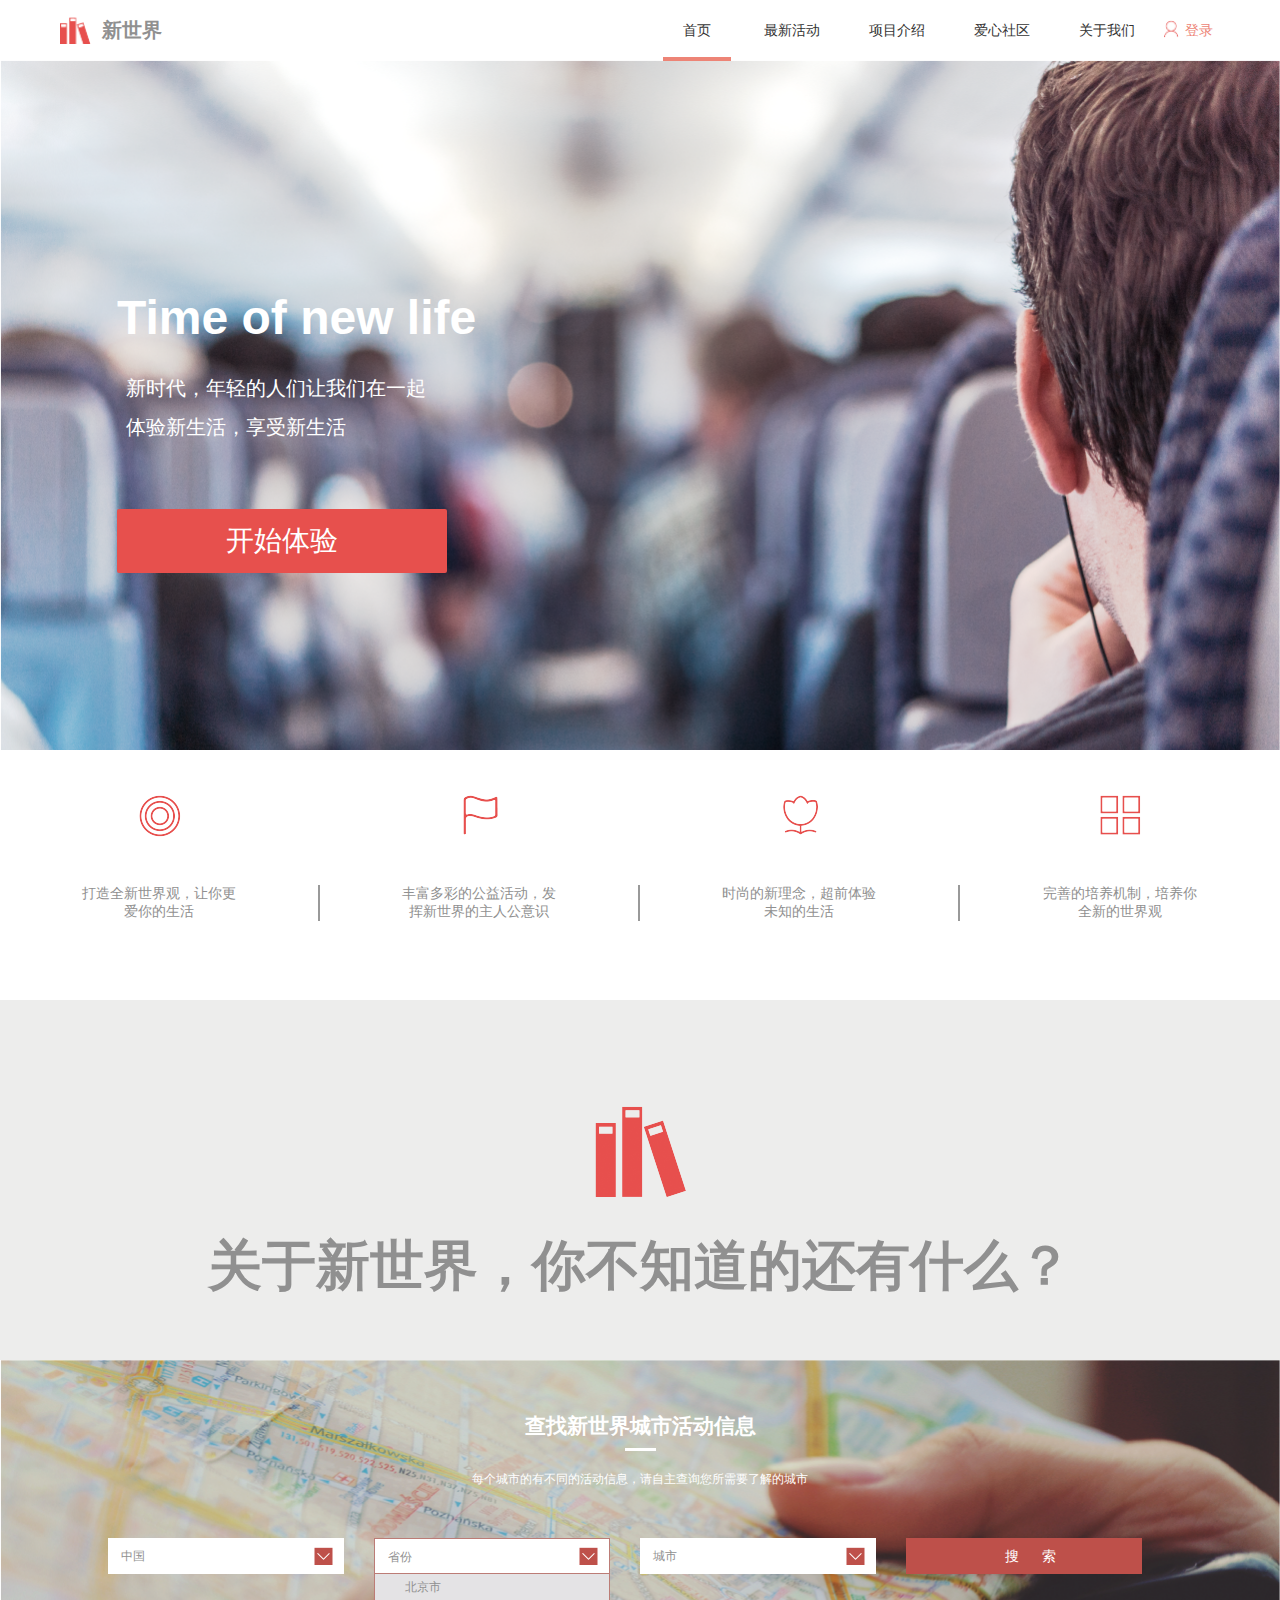
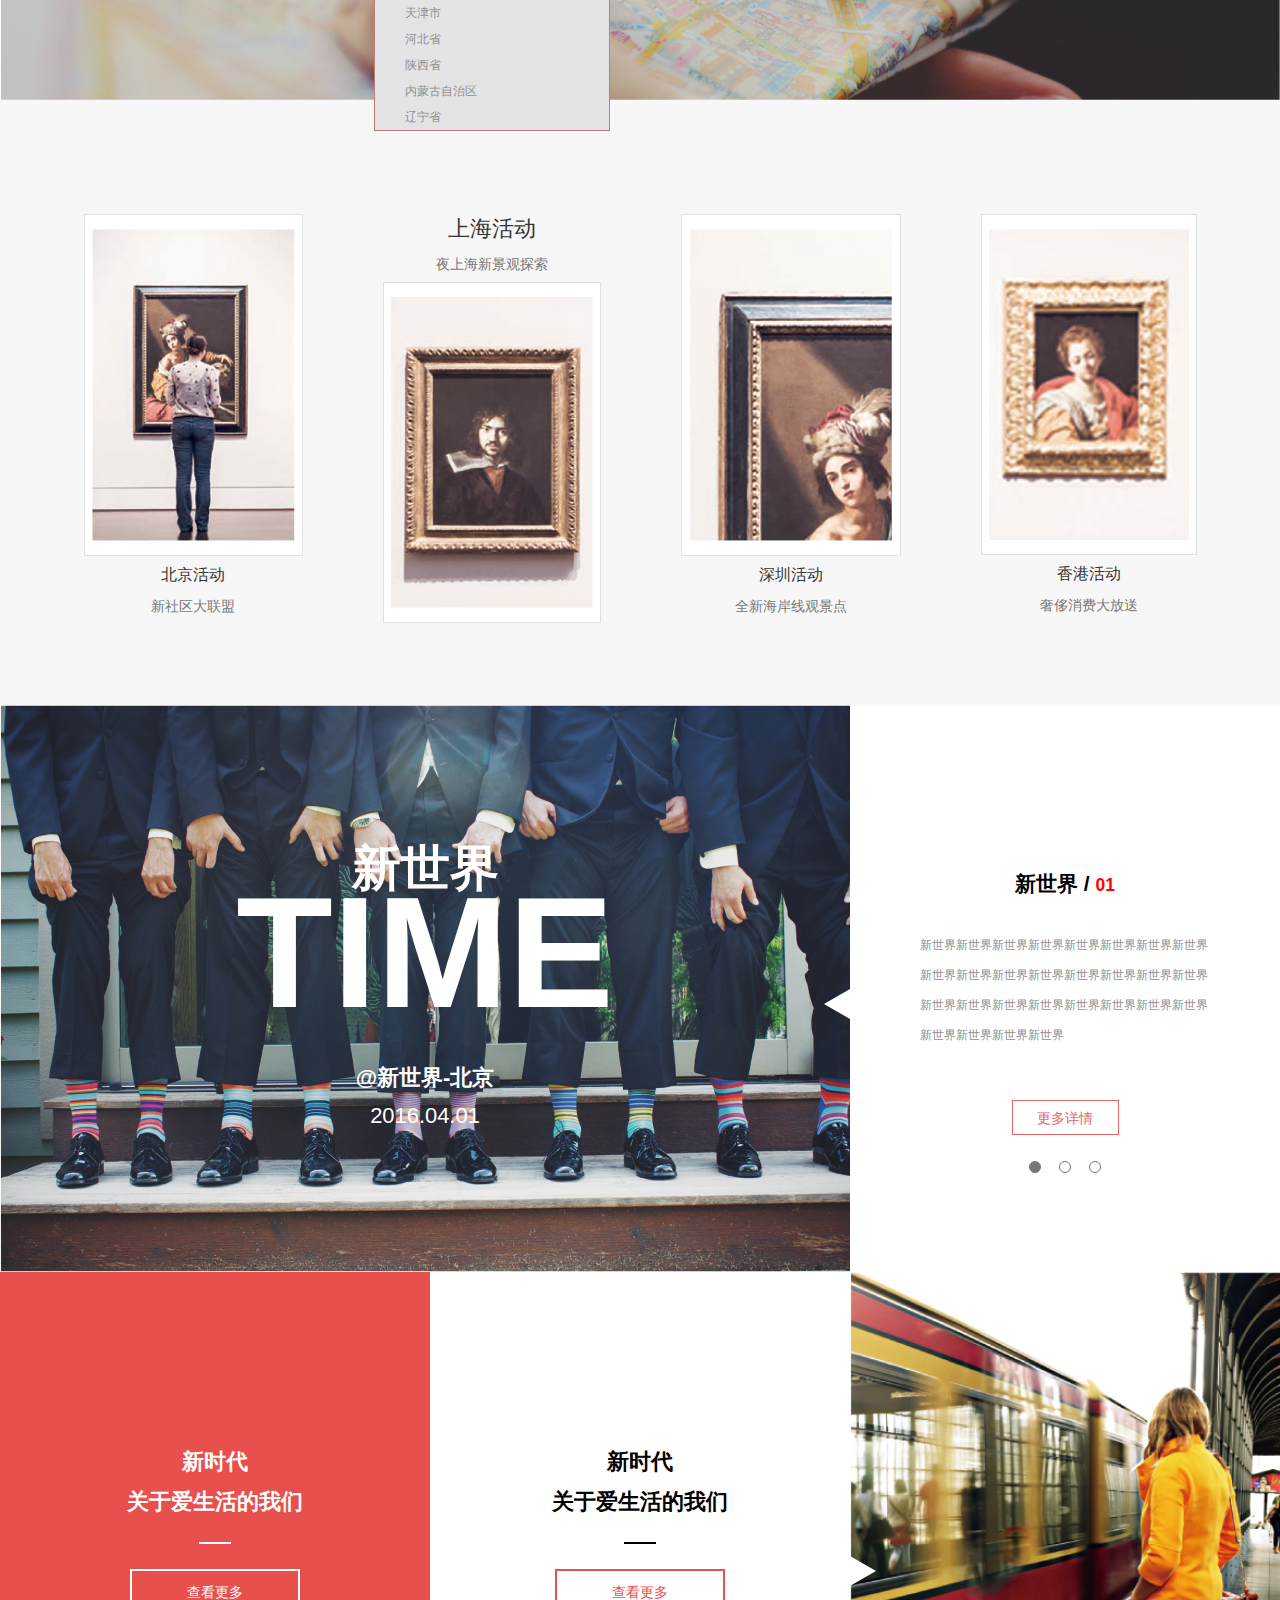
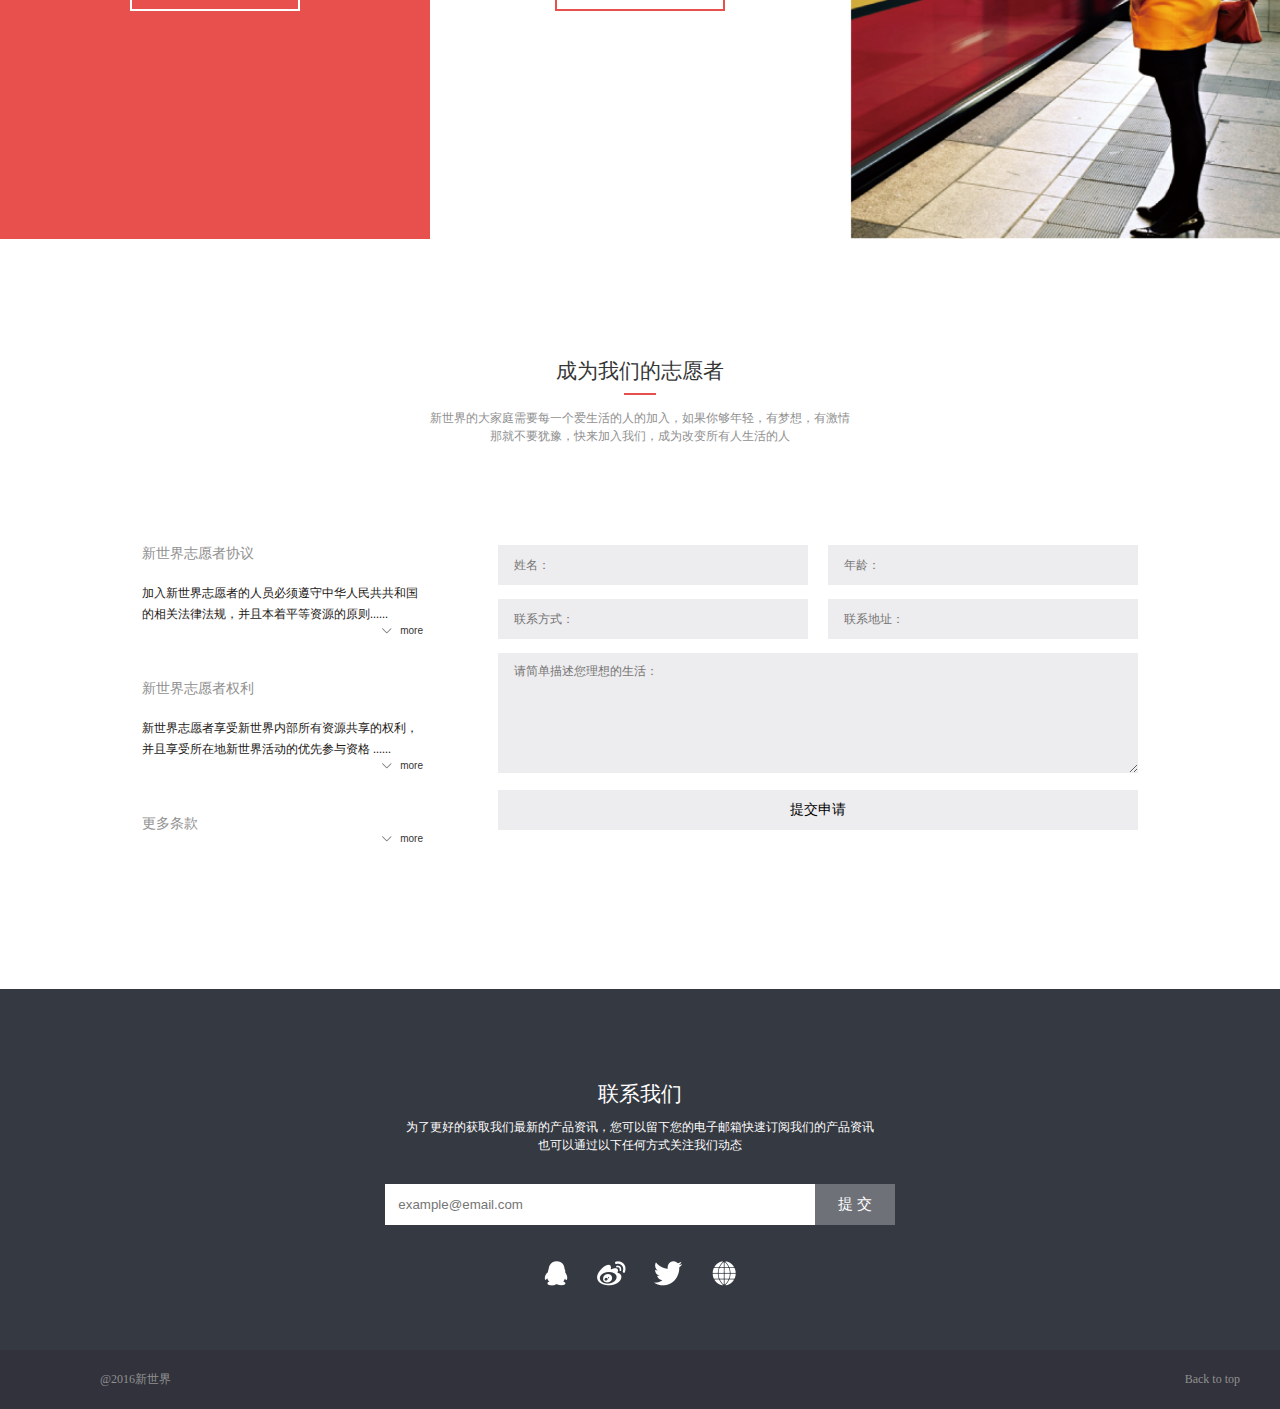
==== baidu-ife/task7/task7.html @ 6b4b7c38 "Add files via upload" ====
<!DOCTYPE html>
<html lang="en">

<head>
	<meta charset="UTF-8">
	<title>TASK001_7</title>
	<link rel="stylesheet" href="css/Task_7.css">
</head>

<body>
<section class="container">

	<header>
		<nav class="nav">
			<h1 class="logo">新世界</h1>
			<ul>
				<li class="active"><a href="#">首页</a></li>
				<li><a href="#">最新活动</a></li>
				<li><a href="#">项目介绍</a></li>
				<li><a href="#">爱心社区</a></li>
				<li><a href="#">关于我们</a></li>
				<li class="login"><a href="#">登录</a></li>
			</ul>
		</nav>
	</header>

	<div class="banner">
		<h2>Time of new life</h2>
		<p>新时代，年轻的人们让我们在一起</p>
		<p>体验新生活，享受新生活</p>
		<a href="#" class="start">开始体验</a>
	</div>

	<div class="advancement">
		<ul class="list">
			<li class="list-item">
				<div>
					<p>打造全新世界观，让你更</p>
					<p>爱你的生活</p>
				</div>
			</li>
			<li class="list-item">
				<div>
					<p>丰富多彩的公益活动，发</p>
					<p>挥新世界的主人公意识</p>
				</div>
			</li>
			<li class="list-item">
				<div>
					<p>时尚的新理念，超前体验</p>
					<p>未知的生活</p>
				</div>
			</li>
			<li class="list-item">
				<div>
					<p>完善的培养机制，培养你</p>
					<p>全新的世界观</p>
				</div>
			</li>
		</ul>
	</div>

	<div class="question">
		<h2>关于新世界，你不知道的还有什么？</h2>
	</div>

	<div class="search">
		<h2>查找新世界城市活动信息</h2>
		<div class="search-line"></div>
		<p class="search-info">每个城市的有不同的活动信息，请自主查询您所需要了解的城市</p>
		<div class="search-inner">
			<div class="inner-item">
				<div class="dropdown-title">中国</div>
			</div>
			<div class="inner-item">
				<div class="dropdown-title active">省份
					<ul class="dropdown-list">
						<li>北京市</li>
						<li>天津市</li>
						<li>河北省</li>
						<li>陕西省</li>
						<li>内蒙古自治区</li>
						<li>辽宁省</li>
					</ul>
				</div>
			</div>
			<div class="inner-item">
				<div class="dropdown-title">城市</div>
			</div>
			<div class="inner-item">
				<a href="#">搜&nbsp;&nbsp;&nbsp;&nbsp;&nbsp;&nbsp;索</a>
			</div>
		</div>
	</div>

	<div class="activity">
		<figure>
			<img src="img/7/beijing.png" alt="北京">
			<figcaption>
				北京活动
				<small>新社区大联盟</small>
			</figcaption>
		</figure>
		<figure>
			<figcaption class="shanghai">上海活动
				<small>夜上海新景观探索</small>
			</figcaption>
			<img src="img/7/shanghai.png" alt="上海">
		</figure>
		<figure>
			<img src="img/7/shenzhen.png" alt="深圳">
			<figcaption>
				深圳活动
				<small>全新海岸线观景点</small>
			</figcaption>
		</figure>
		<figure>
			<img src="img/7/xianggang.png" alt="香港">
			<figcaption>
				香港活动
				<small>奢侈消费大放送</small>
			</figcaption>
		</figure>
	</div>

	<div class="detail detail-one">
		<div class="detail-img">
			<h2 id="title">新世界</h2>
			<h1 style="font-size: 157.97px;position: relative;top:-40px;">TIME</h1>
			<h4 style="font-size: 21.91px;position: relative;top:-20px;">@新世界-北京</h4>
			<time style="font-size: 21.91px;position: relative;top:-10px;">2016.04.01</time>
		</div>
		<div class="detail-des">
			<h2>新世界 / <small>01</small></h2>
			<p>新世界新世界新世界新世界新世界新世界新世界新世界新世界新世界新世界新世界新世界新世界新世界新世界新世界新世界新世界新世界新世界新世界新世界新世界新世界新世界新世界新世界</p>
			<a href="#" class="detail-more">更多详情</a>
			<ul>
				<li class="active"></li>
				<li></li>
				<li></li>
			</ul>
		</div>
	</div>

	<div class="detail detail-two">
		<div class="detail-des">
			<hgroup>
				<h2>新时代</h2>
				<h2>关于爱生活的我们</h2>
			</hgroup>
			<div class="line"></div>
			<a href="#" class="view-more">查看更多</a>
		</div>
		<div class="detail-des">
			<hgroup>
				<h2>新时代</h2>
				<h2>关于爱生活的我们</h2>
			</hgroup>
			<div class="line"></div>
			<a href="#" class="view-more">查看更多</a>
		</div>
		<div class="detail-img">
		</div>
	</div>

	<div class="volunteering">
		<h2 class="title">成为我们的志愿者</h2>
		<div class="line"></div>
		<p class="description">新世界的大家庭需要每一个爱生活的人的加入，如果你够年轻，有梦想，有激情 那就不要犹豫，快来加入我们，成为改变所有人生活的人</p>
		<div class="inner-container">
			<ul class="agreement">
				<li>
					<h3>新世界志愿者协议</h3>
					<p>加入新世界志愿者的人员必须遵守中华人民共共和国的相关法律法规，并且本着平等资源的原则......</p>
					<a href="#" class="more">more</a>
				</li>
				<li>
					<h3>新世界志愿者权利</h3>
					<p>新世界志愿者享受新世界内部所有资源共享的权利，并且享受所在地新世界活动的优先参与资格 ......</p>
					<a href="#" class="more">more</a>
				</li>
				<li>
					<h3>更多条款</h3>
					<a href="#" class="more">more</a>
				</li>
			</ul>
			<form action="" class="information">
				<input type="text" placeholder="姓名："><input type="text" placeholder="年龄："><input type="text" placeholder="联系方式："><input type="text" placeholder="联系地址：">
				<textarea placeholder="请简单描述您理想的生活："></textarea>
				<input type="submit" value="提交申请">
			</form>
		</div>
	</div>

	<div class="contact">
		<h2>联系我们</h2>
		<p>为了更好的获取我们最新的产品资讯，您可以留下您的电子邮箱快速订阅我们的产品资讯</p>
		<p>也可以通过以下任何方式关注我们动态</p>
		<form>
			<input type="email" placeholder="example@email.com" name="email"><input type="submit" value="提 交">
		</form>
		<ul>
			<li>
				<a href="#"><img src="img/7/qq.png" alt="link_qq"></a>
			</li>
			<li>
				<a href="#"><img src="img/7/weibo.png" alt="link_weibo"></a>
			</li>
			<li>
				<a href="#"><img src="img/7/twitter.png" alt="link_twitter"></a>
			</li>
			<li>
				<a href="#"><img src="img/7/global.png" alt="link_global"></a>
			</li>
		</ul>
	</div>

	<footer class="footer">
		<span>@2016新世界</span>
		<span>Back to top</span>
	</footer>
</section>
</body>

</html>
---- baidu-ife/task7/css/Task_7.css ----
* {
    margin: 0;
    padding: 0;
    box-sizing: border-box;
}

a:link,
a:visited,
a:hover,
a:active {
    color: #333;
    text-decoration: none;
}

ul,
li {
    list-style: none;
}

.clearfix:after {
    content: "";
    display: block;
    clear: both;
}

.container {
    min-width: 1280px;
    color: #909090;
    font: 14px 'Microsoft YaHei', 'SimHei', 'STHeiti', sans-serif;
}

.nav {
    height: 60px;
    display: -webkit-flex;
    display: -ms-flexbox;
    display: flex;
    -webkit-align-items: center;
    -ms-flex-align: center;
    align-items: center;
    -webkit-justify-content: space-between;
    -ms-flex-pack: justify;
    justify-content: space-between;
}

.nav h1 {
    font-size: 20px;
    background: #fff url("../img/7/logo.png") no-repeat;
    background-size: 32px;
    padding-left: 42px;
    margin-left: 60px;
}

.nav ul {
    margin-right: 67px;
}

.nav ul li {
    display: inline-block;
    line-height: 60px;
    height: 60px;
    padding: 0 20px;
}

.nav ul li a {
    display: inline-block;
    line-height: 60px;
    height: 60px;
}

.nav ul li:not(:last-child) {
    margin-right: 5px;
}

.nav ul li.active {
    border-bottom: 4px solid #ed8476;
    height: 61px;
    margin-right: 10px;
}

.nav ul li:last-child {
    background: #fff url("../img/7/nav-user.png") no-repeat 0 50%;
    background-size: 15px;
    padding-right: 0;
    padding-left: 21px;
}

.nav ul li:last-child a {
    color: #ed8476;
}

.banner {
    background: #fff url("../img/7/banner-bg.png") no-repeat;
    height: 690px;
    background-size: cover;
    padding-left: 117px;
}

.banner h2 {
    font-size: 48px;
    color: #fff;
    padding-top: 230px;
    margin: 0 0 30px;
}

.banner p:nth-of-type(1),
.banner p:nth-of-type(2) {
    font-size: 20px;
    color: #fff;
    margin: 0 0 12px 9px;
}

.banner .start {
    display: block;
    margin-top: 68px;
    width: 330px;
    height: 64px;
    line-height: 64px;
    border-radius: 2px;
    text-align: center;
    font-size: 28px;
    color: #fff;
    background-color: #e7504d;
}

.advancement {
    height: 250px;
    padding-top: 45px;
}

.advancement .list {
    display: -webkit-flex;
    display: -ms-flexbox;
    display: flex;
    -webkit-align-items: center;
    -ms-flex-align: center;
    align-items: center;
    -webkit-justify-content: space-around;
    -ms-flex-pack: distribute;
    justify-content: space-around;
}

.advancement .list .list-item {
    width: 25%;
    text-align: center;
    padding-top: 90px;
}

.advancement .list .list-item:first-child {
    background: #fff url("../img/7/advancement-1.png") no-repeat 50% 0;
}

.advancement .list .list-item:nth-child(2) {
    background: #fff url("../img/7/advancement-2.png") no-repeat 50% 0;
}

.advancement .list .list-item:nth-child(3) {
    background: #fff url("../img/7/advancement-3.png") no-repeat 50% 0;
}

.advancement .list .list-item:last-child {
    background: #fff url("../img/7/advancement-4.png") no-repeat 50% 0;
}

.advancement .list .list-item:not(:last-child) div {
    border-right: 2px solid #999;
}

.question {
    text-align: center;
    height: 360px;
    background: #EDEDEC;
}

.question h2 {
    padding-top: 230px;
    font-size: 53.59px;
    background: #EDEDEC url("../img/7/question.png") no-repeat 50%;
}

.search {
    height: 340px;
    background: #fff url("../img/7/search-bg.png") no-repeat;
    background-size: cover;
    text-align: center;
}

.search h2 {
    font-size: 21px;
    padding-top: 52px;
    color: #fff;
    margin-bottom: 8px;
}

.search .search-line {
    width: 31px;
    height: 3px;
    background-color: #fff;
    margin: 0 auto;
}

.search .search-info {
    margin-top: 20px;
    font: 12px 微软雅黑;
    color: #fff;
    margin-bottom: 50px;
}

.search .search-inner {
    display: flex;
    display: -webkit-flex;
    display: -ms-flexbox;
    justify-content: center;
    -webkit-justify-content: center;
    -ms-flex-pack: center;
}

.search .search-inner .inner-item {
    margin-right: 30px;
}

.search .search-inner .inner-item .dropdown-title {
    width: 236px;
    height: 36px;
    background: #fff;
    padding-left: 13px;
    text-align: left;
    line-height: 36px;
    font-size: 12px;
    background: #fff url("../img/7/select-bg.png") no-repeat 95% 50%;
}

.search .search-inner .inner-item a {
    display: inline-block;
    width: 236px;
    height: 36px;
    background: #BE504A;
    padding-left: 13px;
    text-align: center;
    line-height: 36px;
    font-size: 14px;
    color: #fff;
}

.search .dropdown-title.active {
    border: 1px solid #BC7C76;
    position: relative;
}

.inner-item .dropdown-list {
    position: absolute;
    width: 236px;
    background: #E4E3E5;
    left: -1px;
    border: 1px solid #BC7C76;
    top: 34px;
    text-indent: 2.5em;
}

.inner-item .dropdown-list li {
    height: 26px;
    line-height: 26px;
}

.inner-item .dropdown-list li:hover {
    background: #BE504A url("../img/7/chosen.png") no-repeat 5% 50%;
    color: #fff;
    cursor: pointer;
}

.activity {
    height: 605px;
    background: #F7F7F7;
    display: -webkit-flex;
    display: -ms-flexbox;
    display: flex;
    -webkit-justify-content: center;
    -ms-flex-pack: center;
    justify-content: center;
    padding-top: 100px;
}

.activity figure {
    margin: 14px 40px;
}

.activity figure img {
    padding: 14px 7px;
    background: #fff;
    border: 1px solid #E1E1E1;
}

.activity figure figcaption {
    font-size: 16px;
    color: #353636;
    text-align: center;
    margin-top: 6px;
}

.activity figure figcaption small {
    display: block;
    font-size: 14px;
    margin: 12px 0 8px;
    color: #777;
}

.activity .shanghai {
    margin-top: 0;
    font-size: 22px;
}

.detail {
    display: flex;
    display: -webkit-flex;
    display: -ms-flexbox;
    height: 567px;
}

.detail-one .detail-img {
    background: #fff url("../img/7/model1.png") no-repeat;
    background-size: cover;
    -webkit-flex: 2 0 850px;
    -ms-flex: 2 0 850px;
    flex: 2 0 850px;
    text-align: center;
    color: white;

}

.detail-one .detail-img #title {
    color: white;
    margin-bottom: 0;
    margin-top: 130px;
    font-size: 49.47px;
}

.detail-one .detail-des {
    -webkit-flex: 1 1 430px;
    -ms-flex: 1 1 430px;
    flex: 1 1 430px;
    padding: 165px 70px 0;
    position: relative;
}

.detail-one .detail-des::after {
    content: "";
    display: block;
    position: absolute;
    border-right: 26px solid white;
    border-top: 15px solid transparent;
    border-bottom: 15px solid transparent;
    border-left:none;
    left: -26px;
    top: 50%;
}
.detail h2 {
    text-align: center;
    color: #000;
    margin-bottom: 32px;
}

.detail h2 small {
    color: red;
}

.detail-one .detail-des p {
    font: 12px/2.5 宋体;
}

.detail-one .detail-des a {
    display: block;
    width: 107px;
    height: 35px;
    background: #fff;
    border: 1px solid #E46669;
    text-align: center;
    line-height: 35px;
    color: #E46669;
    margin: 50px auto 0;
}

.detail-one .detail-des a:hover {
    background: #E46669;
    color: #fff;
}

.detail-one ul {
    margin-top: 25px;
    text-align: center;
}

.detail-one ul li {
    display: inline-block;
    width: 12px;
    height: 12px;
    border-radius: 50%;
    border: 1px solid #777;
    margin-right: 14px;
}

.detail-one ul li:last-child {
    margin-right: 0;
}

.detail-one ul .active {
    background: #777777;
}

.detail-two .detail-des {
    -ms-flex: 1 0 430px;
    -webkit-flex: 1 0 430px;
    flex: 1 0 430px;
    padding-top: 175px;
}

.detail-two .detail-des:nth-child(2) {
    -ms-flex: 1 0 420px;
    -webkit-flex: 1 0 420px;
    flex: 1 0 420px;
    padding-top: 175px;
}

.detail-two .detail-img {
    -ms-flex: 1 0 430px;
    -webkit-flex: 1 0 430px;
    flex: 1 0 430px;
    background: #fff url("../img/7/model2.png") no-repeat;
    background-size: cover;
    position: relative;
}

.detail-two .detail-des:first-child {
    background-color: #E7504D;
}

.detail-two .detail-des:first-child h2 {
    color: white;
    margin-bottom: 10px;
    font-size: 22px;
}

.detail-two .detail-des:nth-of-type(2) h2 {
    color: #000;
    margin-bottom: 10px;
    font-size: 22px;
}

.detail-two .view-more {
    display: block;
    text-align: center;
    border: 2px solid #fff;
    margin: 50px auto 0;
}

.detail-two .detail-des:nth-of-type(1) a {
    width: 170px;
    height: 42px;
    line-height: 42px;
    margin-top: 0;
    color: #fff;
}

.detail-two .detail-des:nth-of-type(1) a:hover {
    background: #E46868;
}

.detail-two .detail-des:nth-child(2) a {
    width: 170px;
    height: 42px;
    line-height: 42px;
    margin-top: 0;
    border: 2px solid #e7504d;
    color: #e7504d;
}

.detail-two .detail-des:nth-child(2) a:hover {
    background: #e7504d;
    color: white;
}

.detail-two .detail-des:first-child .line {
    width: 32px;
    height: 2px;
    margin: 25px auto;
    background: #fff;
}

.detail-two .detail-des:nth-of-type(2) .line {
    width: 32px;
    height: 2px;
    margin: 25px auto;
    background: #000;
}

.detail-two .detail-img::after {
    content: "";
    display: block;
    border-top: 15px solid transparent;
    border-bottom: 15px solid transparent;
    border-left: 26px solid white;
    position: absolute;
    top: 50%;
    left: 0;
}
.volunteering {
    height: 750px;
    padding-top: 118px;
}

.volunteering .title {
    font: 21px 黑体;
    color: #353636;
    text-align: center;
    margin: 0;
}

.volunteering .line {
    width: 32px;
    height: 2px;
    margin: 8px auto 12px;
    background: #e74f4e;
}

.volunteering .description {
    width: 420px;
    font-size: 12px;
    margin: 14px auto;
    text-align: center;
    line-height: 1.5;
}

.volunteering .inner-container {
    display: -webkit-flex;
    display: -ms-flexbox;
    display: flex;
    -webkit-justify-content: space-between;
    -ms-flex-pack: justify;
    justify-content: space-between;
    margin-top: 100px;
    padding: 0 142px;
}

.agreement {
    -webkit-flex: 1 1 365px;
    -ms-flex: 1 1 365px;
    flex: 1 1 365px;
    padding-right: 75px;
}

.agreement li:not(:first-child) {
    margin-top: 55px;
}

.agreement h3 {
    font: 14px 黑体;
    margin-bottom: 20px;
    font-weight: 100;
}

.agreement p {
    margin-bottom: 20px;
    font: 12px/1.75 宋体;
    color: #231815;
    word-break: break-all;
}

.agreement li a {
    background: #fff url("../img/7/arrow.png") no-repeat 0 50%;
    padding-left: 18px;
    float: right;
    font-size: 10px;
    margin-top: -20px;
}

.volunteering .inner-container .information {
    -webkit-flex: 2 1 640px;
    -ms-flex: 2 1 640px;
    flex: 2 1 640px;
    min-width: 640px;

}

.information input[type="text"] {
    width: calc((100% - 20px)/2);
    min-width: 310px;
    min-height: 40px;
    border: none;
    outline: none;
    background-color: #EDECEE;
    font: 12px 宋体;
    padding-left: 16px;
    color: #000;
    margin-bottom: 14px;
    margin-right: 20px;
}

.information input[type="text"]:nth-child(2n) {
    margin-right: 0;
}

.information textarea {
    width: 100%;
    height: 120px;
    background-color: #EDECEE;
    font: 12px 宋体;
    border: none;
    outline: none;
    padding: 10px 16px;
    margin-bottom: 14px;
}

.information input[type="submit"] {
    width: 100%;
    height: 40px;
    background-color: #EDECEE;
    font: 14px 黑体;
    border: none;
    outline: none;
}

.contact {
    height: 361px;
    background-color: #353941;
    text-align: center;
    padding-top: 91px;
    color: white;
}

.contact h2 {
    font: 21px 黑体;
    margin-bottom: 10px;
}

.contact p {
    font: 12px/18px 宋体;
}

.contact form {
    width: 510px;
    height: 41px;
    margin-top: 30px;
    display: flex;
    margin: 30px auto 0;
}

.contact form input[type="email"] {
    width: 430px;
    height: 41px;
    outline: none;
    border: none;
    background-color: #fff;
    padding-left: 1em;
}

.contact form input[type="submit"] {
    width: 80px;
    height: 41px;
    background-color: #6F7178;
    outline: none;
    border: none;
    font: 15px 微软雅黑;
    color: white;
}

.contact ul li {
    display: inline-block;
    margin-top: 36px;
}

.contact ul li:not(:last-child) {
    margin-right: 25px;
}

footer {
    height: 59px;
    background-color: #31323B;
    font: 12px 宋体;
    line-height: 59px;
    padding: 0 40px 0 100px;
}

footer span:last-child {
    float: right;
}
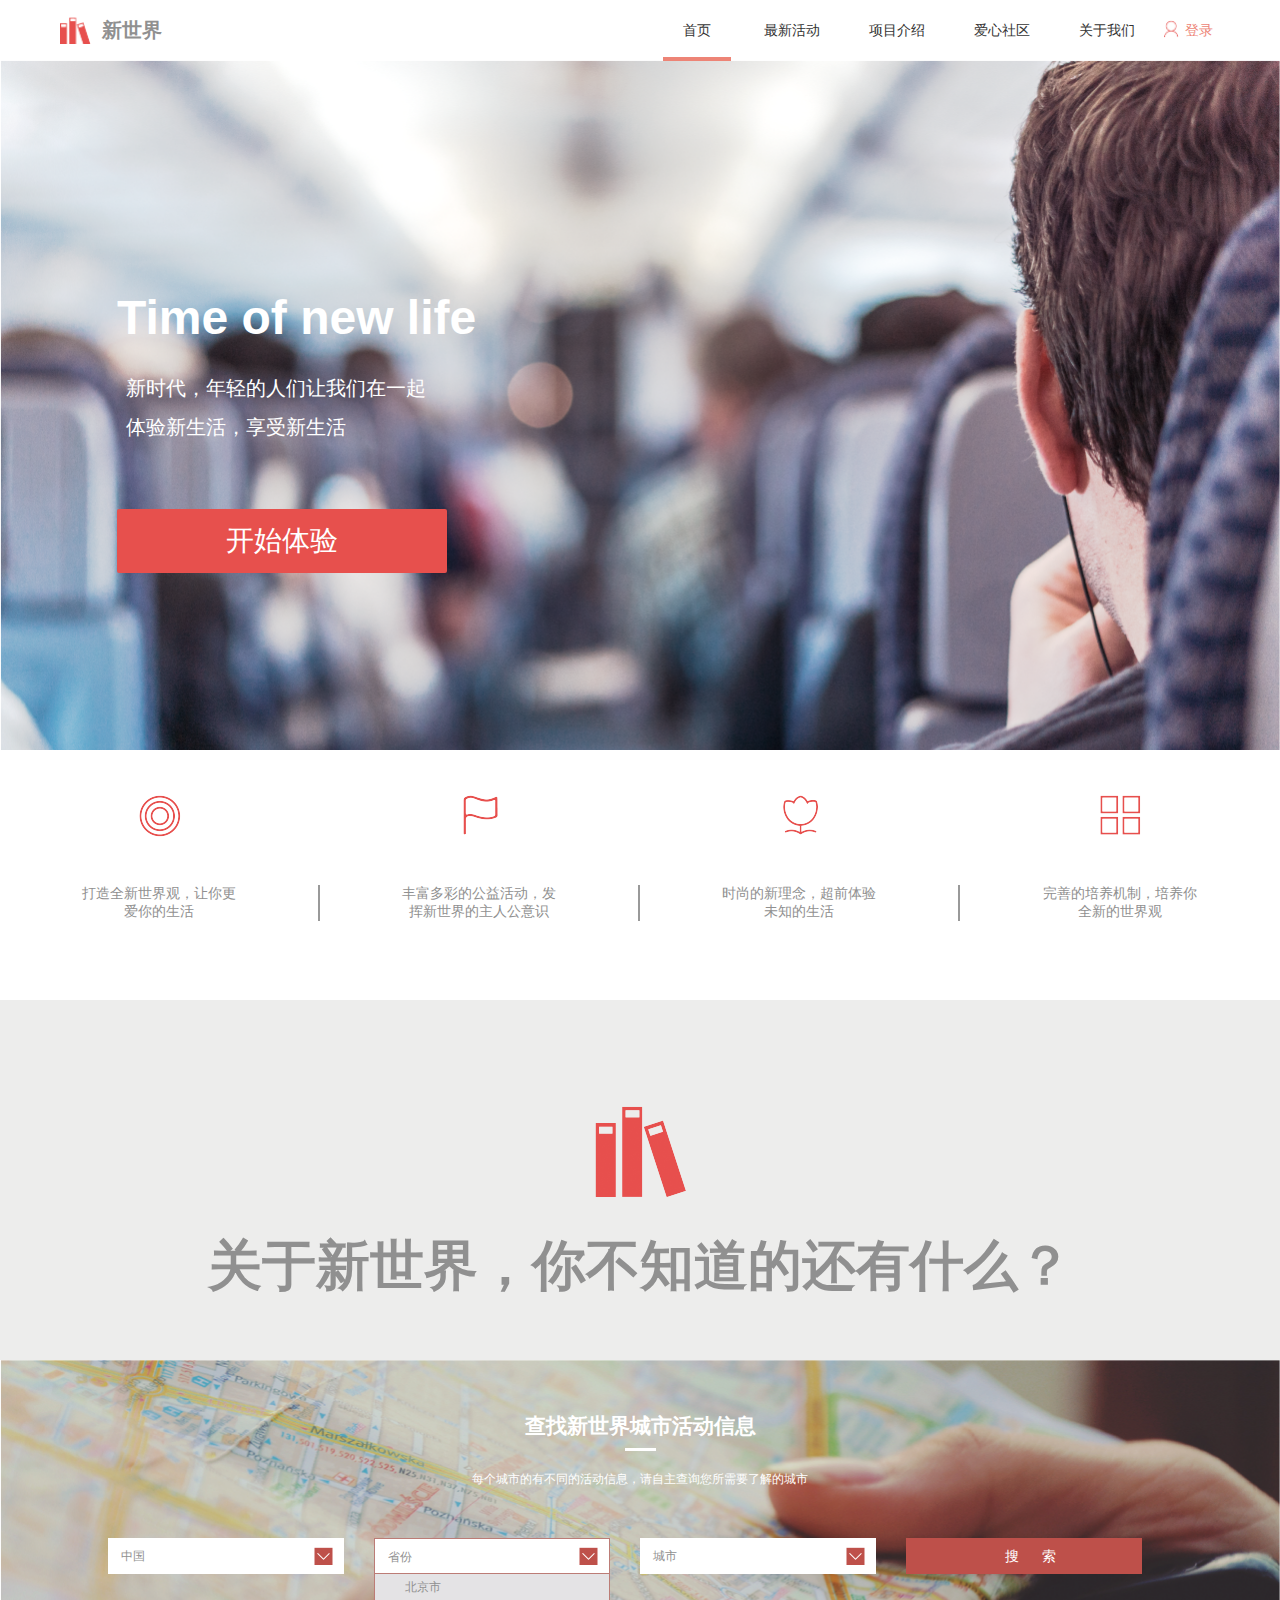
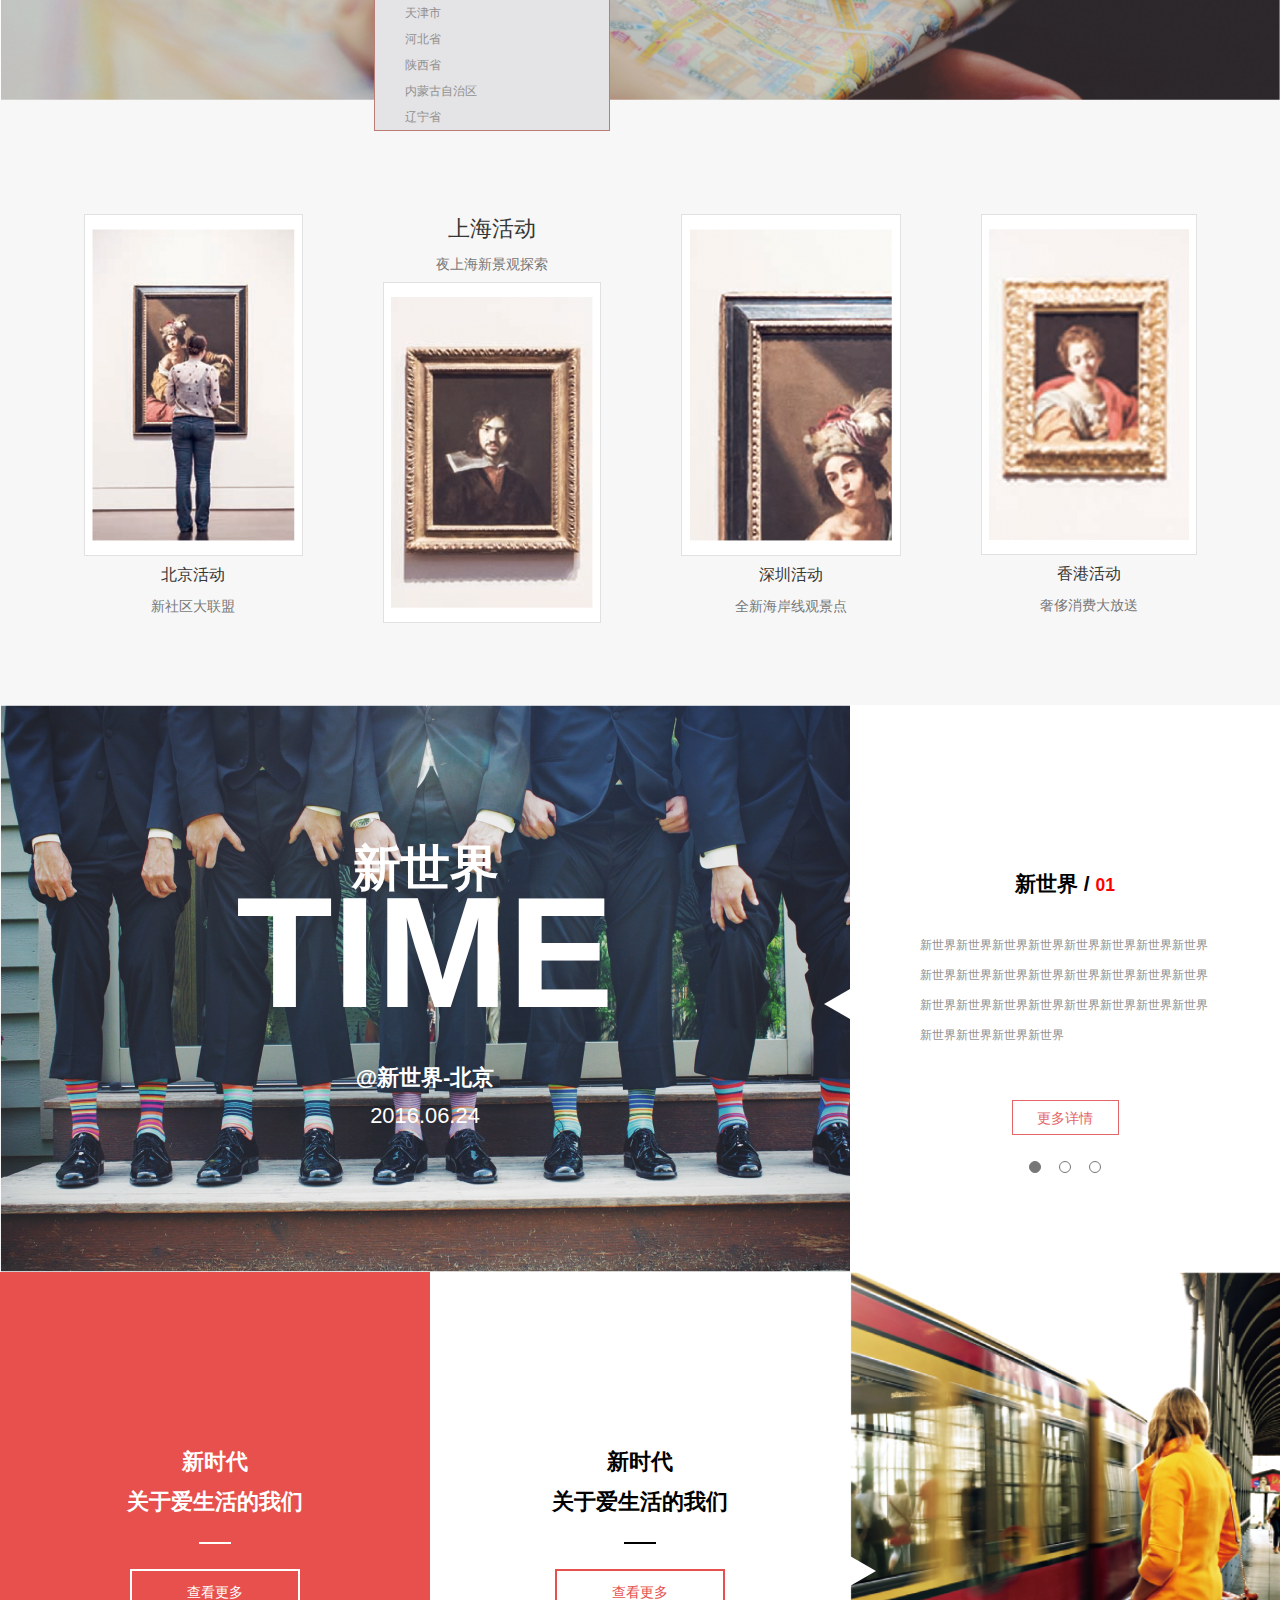
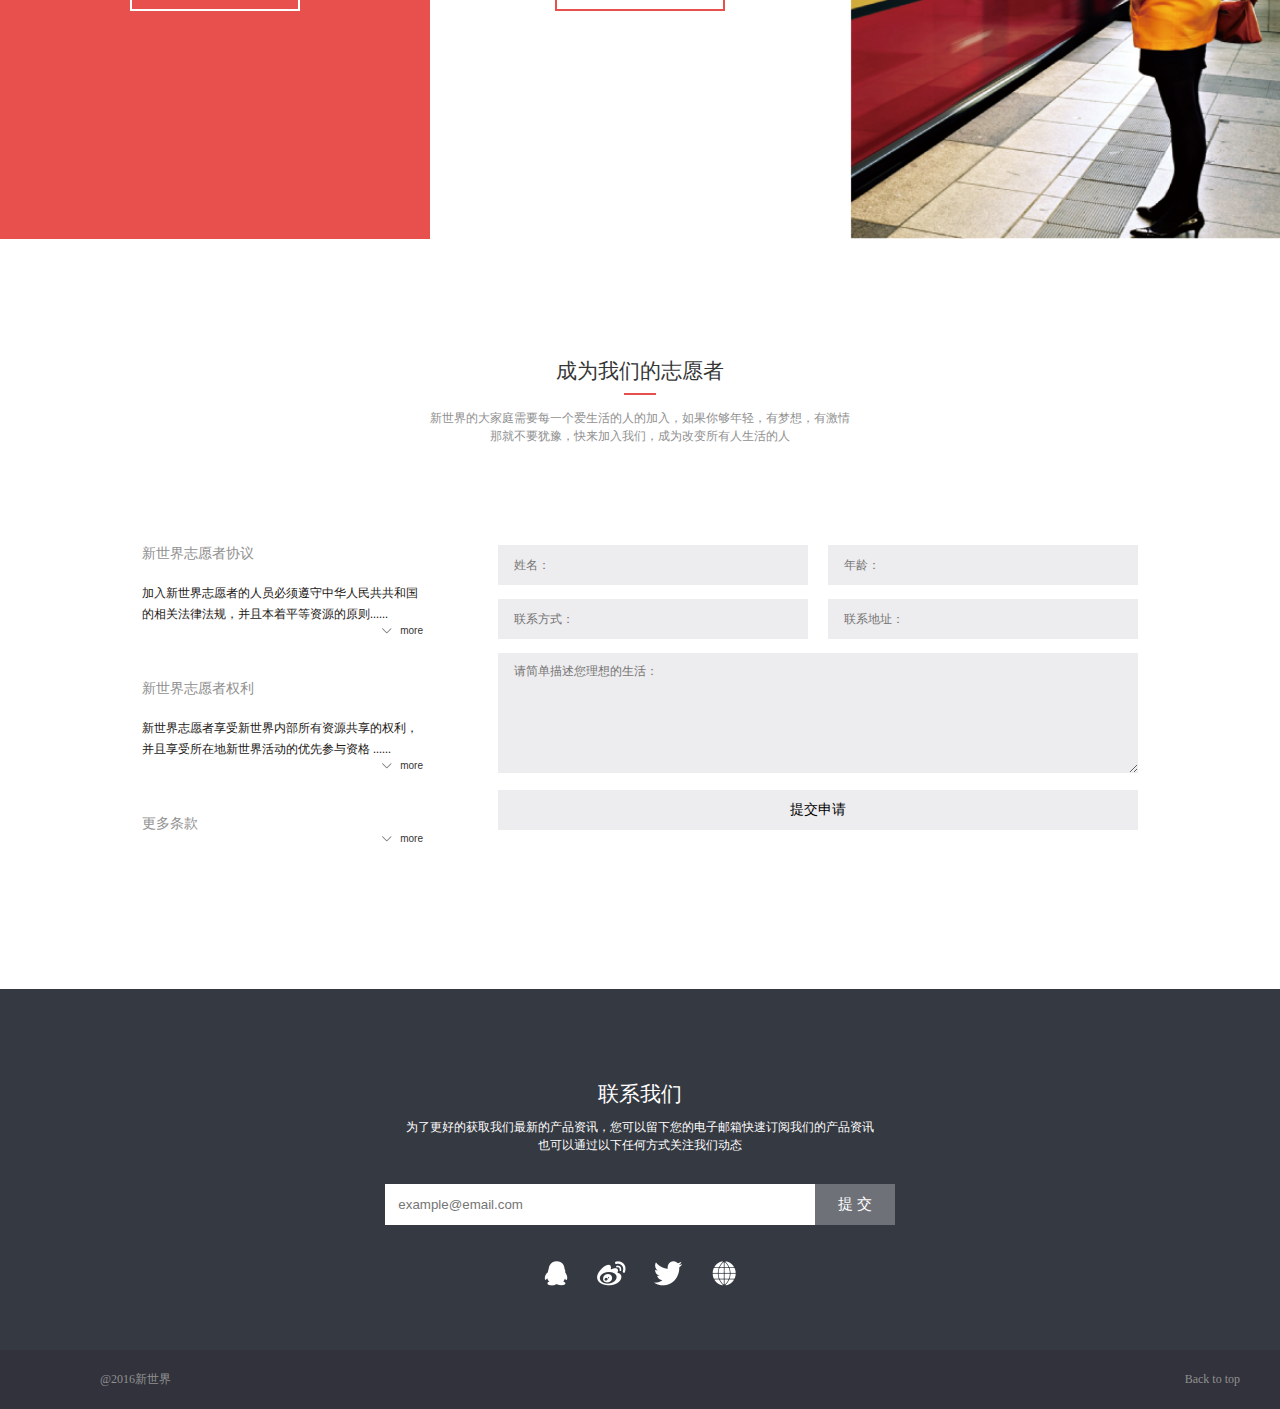
==== commit e7609223: "Update task7.html" ====
--- a/baidu-ife/task7/task7.html
+++ b/baidu-ife/task7/task7.html
@@ -129,7 +129,7 @@
 			<h2 id="title">新世界</h2>
 			<h1 style="font-size: 157.97px;position: relative;top:-40px;">TIME</h1>
 			<h4 style="font-size: 21.91px;position: relative;top:-20px;">@新世界-北京</h4>
-			<time style="font-size: 21.91px;position: relative;top:-10px;">2016.04.01</time>
+			<time style="font-size: 21.91px;position: relative;top:-10px;">2016.06.24</time>
 		</div>
 		<div class="detail-des">
 			<h2>新世界 / <small>01</small></h2>
@@ -223,4 +223,4 @@
 </section>
 </body>
 
-</html>+</html>
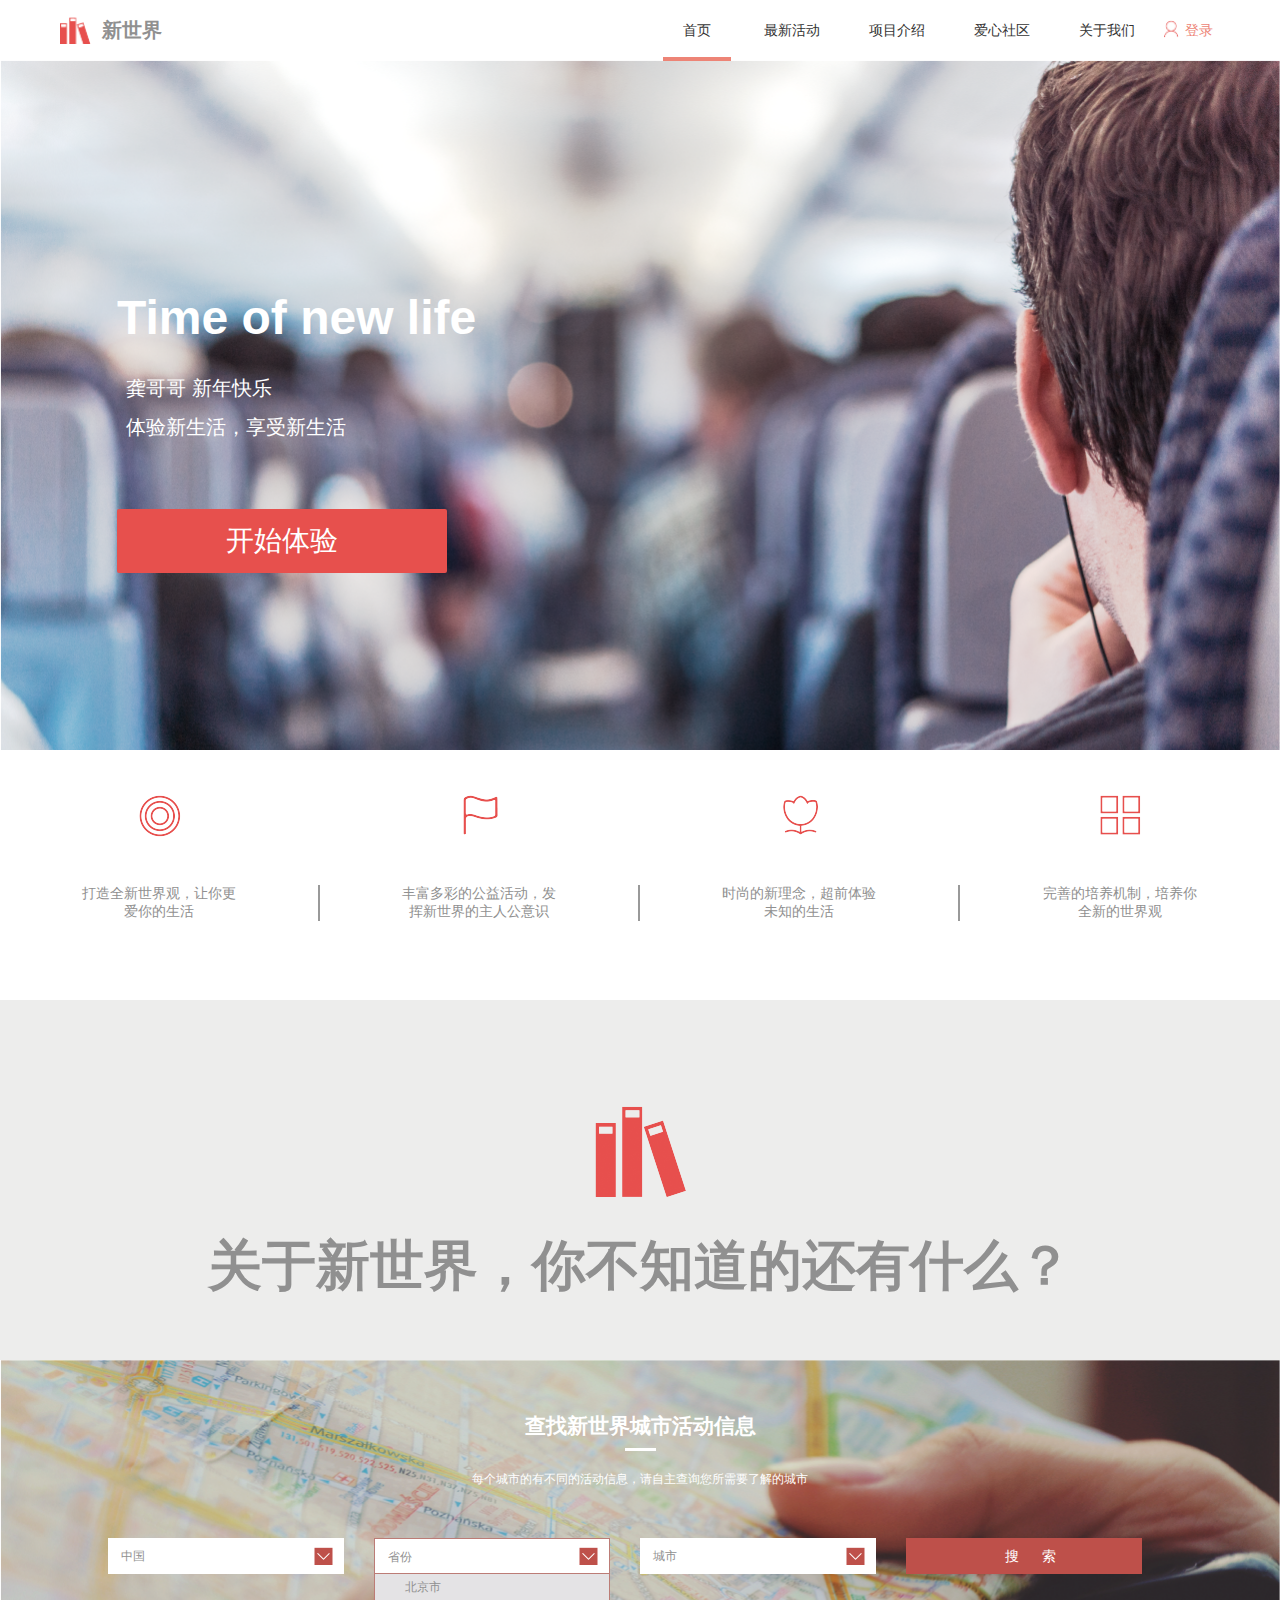
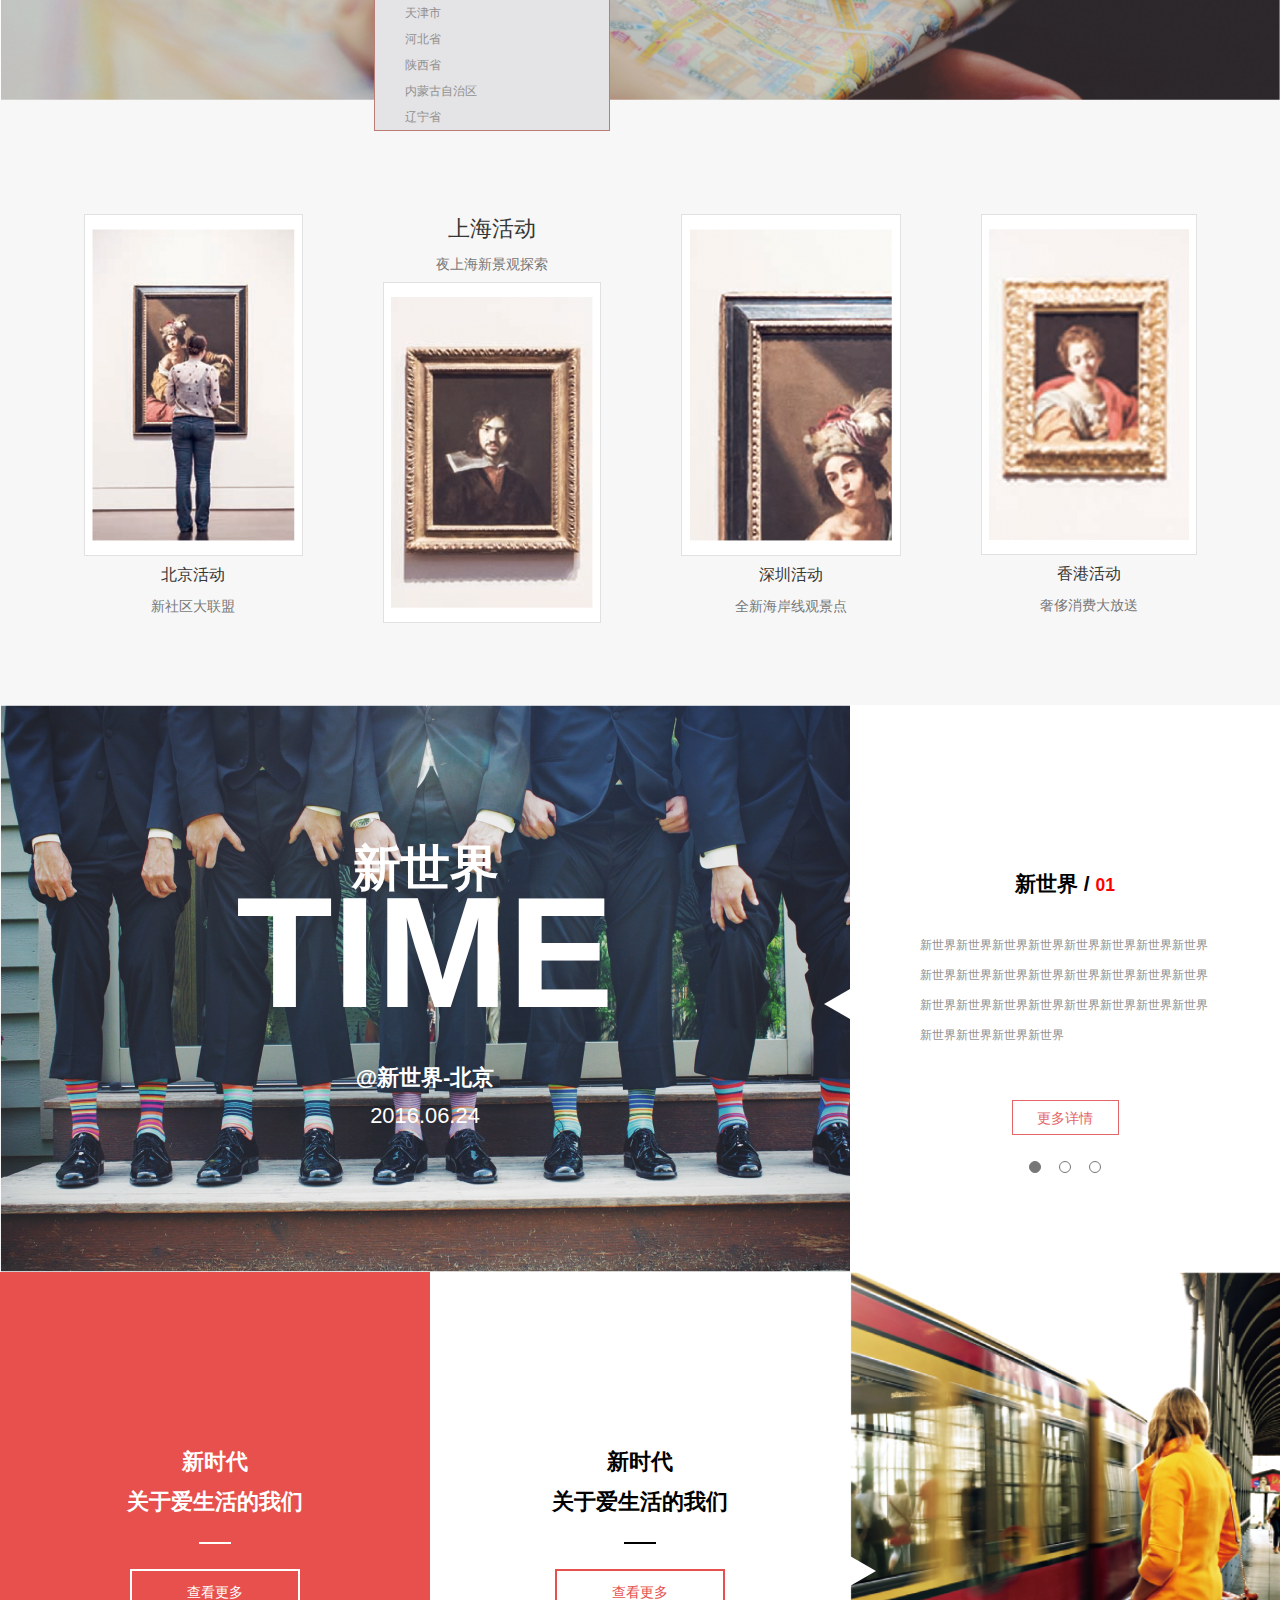
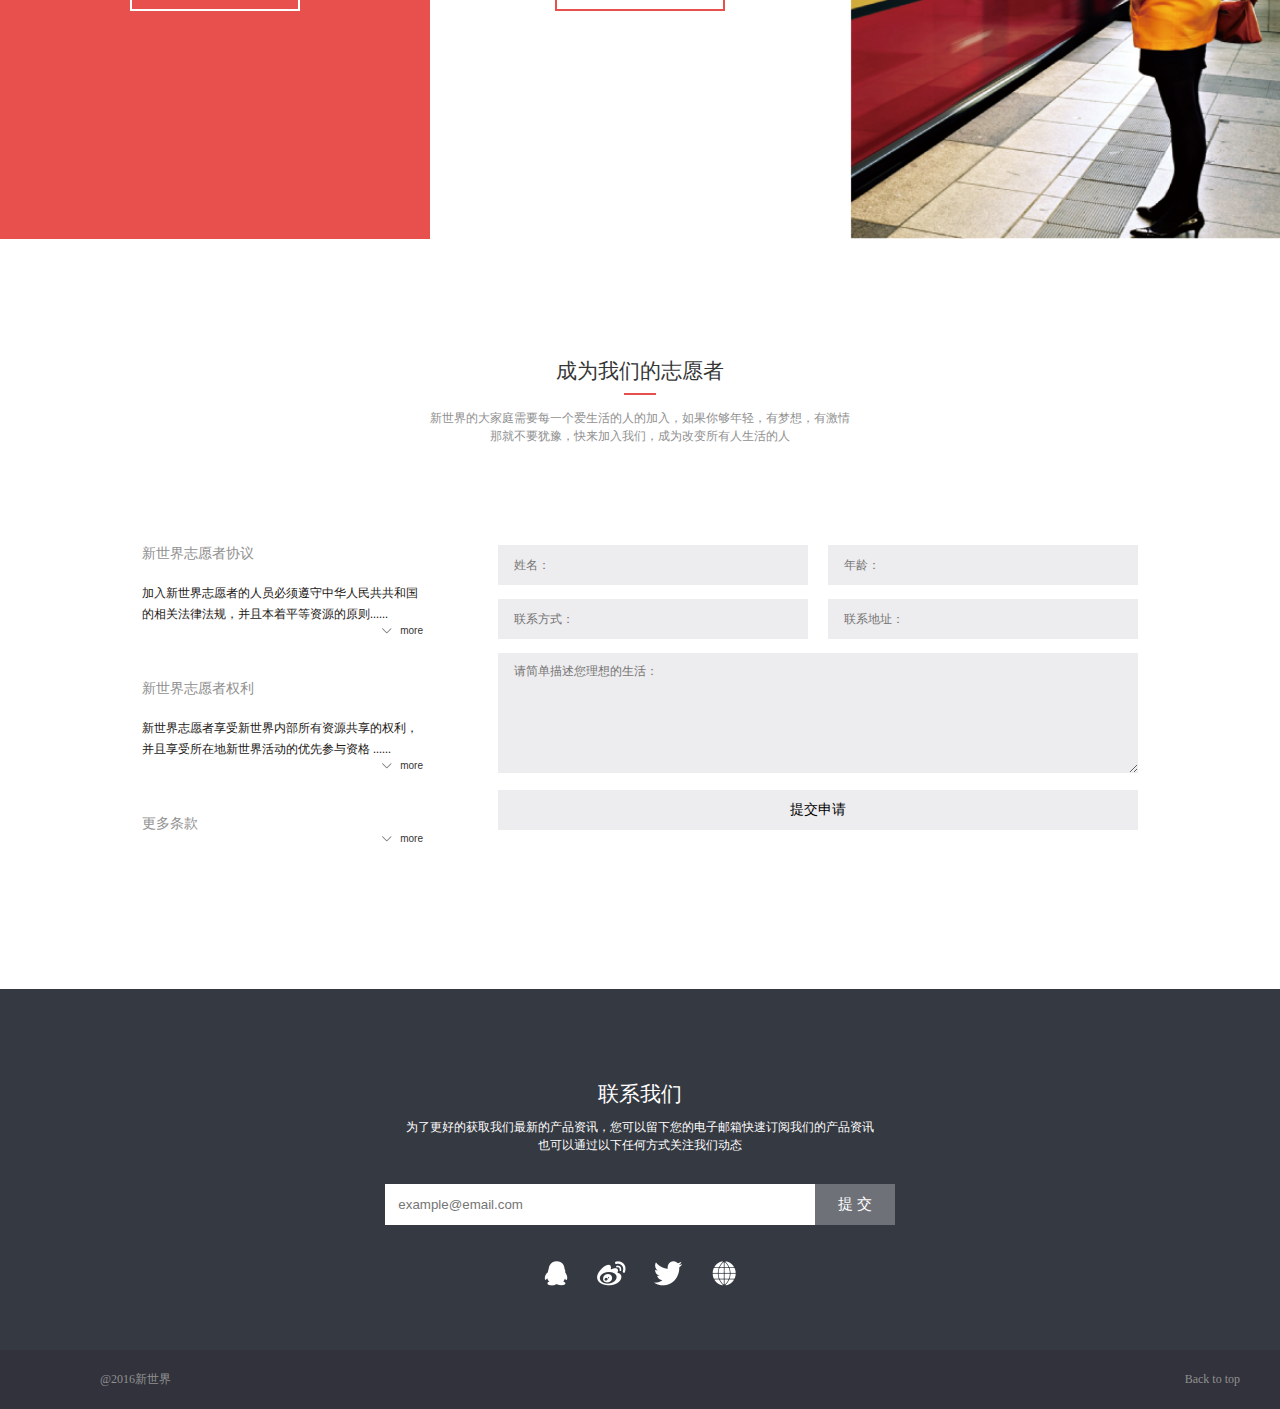
==== commit 5e69cd44: "Update task7.html" ====
--- a/baidu-ife/task7/task7.html
+++ b/baidu-ife/task7/task7.html
@@ -27,7 +27,7 @@
 
 	<div class="banner">
 		<h2>Time of new life</h2>
-		<p>新时代，年轻的人们让我们在一起</p>
+		<p>龚哥哥 新年快乐</p>
 		<p>体验新生活，享受新生活</p>
 		<a href="#" class="start">开始体验</a>
 	</div>
